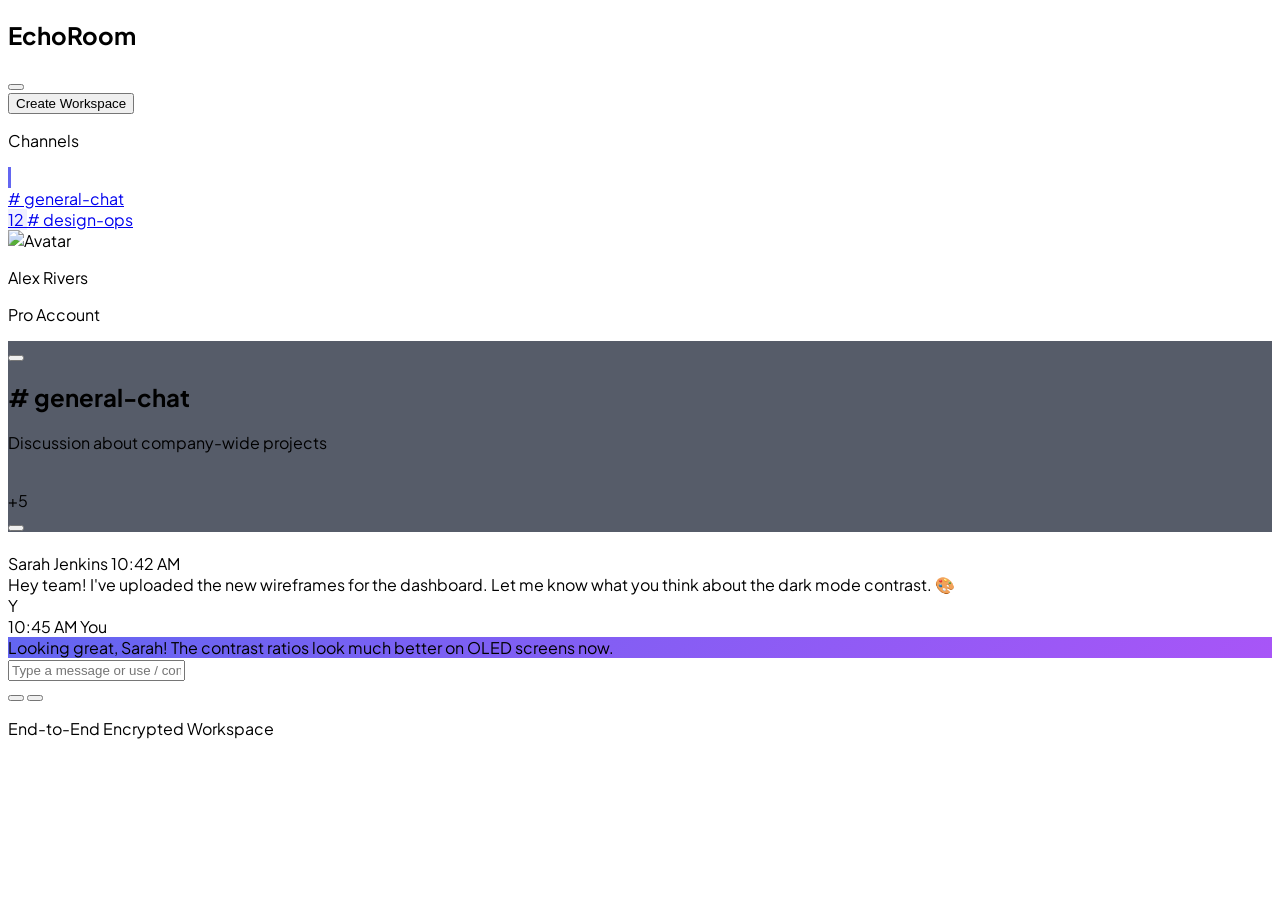
==== chat.html @ 21efde72 "feat: add chat interface and enhance styling with custom scrollbar and animations" ====
<!doctype html>
<html lang="en" class="dark">
  <head>
    <meta charset="UTF-8" />
    <meta name="viewport" content="width=device-width, initial-scale=1.0" />
    <title>EchoRoom | Premium Chat</title>
    <script src="https://cdn.tailwindcss.com"></script>
    <link rel="stylesheet" href="css/style.css" />
    <script src="https://unpkg.com/lucide@latest"></script>
    <link
      href="https://fonts.googleapis.com/css2?family=Plus+Jakarta+Sans:wght@300;400;500;600;700&display=swap"
      rel="stylesheet"
    />
    <style>
      body {
        font-family: "Plus Jakarta Sans", sans-serif;
      }
      .glass {
        background: rgba(15, 23, 42, 0.7);
        backdrop-filter: blur(12px);
      }
      .chat-bubble-me {
        background: linear-gradient(135deg, #6366f1 0%, #a855f7 100%);
      }
      .sidebar-item-active {
        background: rgba(99, 102, 241, 0.1);
        border-left: 3px solid #6366f1;
      }
      ::-webkit-scrollbar {
        width: 5px;
      }
      ::-webkit-scrollbar-thumb {
        background: #334155;
        border-radius: 10px;
      }
    </style>
  </head>
  <body class="bg-[#020617] text-slate-200 h-screen flex overflow-hidden">
    <aside
      id="sidebar"
      class="fixed inset-y-0 left-0 w-80 bg-[#0f172a] border-r border-slate-800/50 flex flex-col z-30 -translate-x-full md:translate-x-0 md:relative transition-all duration-300 ease-in-out"
    >
      <div class="p-8 flex items-center justify-between">
        <div class="flex items-center gap-3">
          <div
            class="w-10 h-10 bg-indigo-600 rounded-xl flex items-center justify-center shadow-lg shadow-indigo-500/20"
          >
            <i data-lucide="layers" class="w-6 h-6 text-white"></i>
          </div>
          <h1 class="text-xl font-bold tracking-tight text-white">
            Echo<span class="text-indigo-500">Room</span>
          </h1>
        </div>
        <button
          id="closeMenu"
          class="md:hidden p-2 hover:bg-slate-800 rounded-lg"
        >
          <i data-lucide="x" class="w-5 h-5"></i>
        </button>
      </div>

      <div class="px-6 mb-8">
        <button
          id="newRoomBtn"
          class="w-full bg-white/5 hover:bg-white/10 border border-white/10 text-white py-3 rounded-2xl font-medium flex items-center justify-center gap-2 transition-all active:scale-95"
        >
          <i data-lucide="plus" class="w-4 h-4"></i>
          Create Workspace
        </button>
      </div>

      <div class="flex-1 overflow-y-auto px-4 custom-scrollbar">
        <p
          class="text-[11px] font-bold text-slate-500 px-4 mb-4 uppercase tracking-[0.2em]"
        >
          Channels
        </p>
        <nav class="space-y-1">
          <a
            href="#"
            class="sidebar-item-active group flex items-center justify-between px-4 py-3 rounded-xl text-slate-200 transition-all"
          >
            <div class="flex items-center gap-3">
              <span class="text-indigo-400 font-semibold">#</span>
              <span class="font-medium">general-chat</span>
            </div>
            <span
              class="bg-indigo-500 text-[10px] px-2 py-0.5 rounded-full text-white"
              >12</span
            >
          </a>
          <a
            href="#"
            class="group flex items-center gap-3 px-4 py-3 rounded-xl text-slate-400 hover:bg-slate-800/50 hover:text-slate-100 transition-all"
          >
            <span
              class="text-slate-600 group-hover:text-slate-400 font-semibold"
              >#</span
            >
            <span class="font-medium">design-ops</span>
          </a>
        </nav>
      </div>

      <div
        class="p-6 border-t border-slate-800/50 bg-[#0f172a]/80 backdrop-blur-sm"
      >
        <div
          class="flex items-center gap-4 p-2 rounded-2xl hover:bg-slate-800/40 transition-colors cursor-pointer group"
        >
          <div class="relative">
            <img
              src="https://ui-avatars.com/api/?name=User&background=6366f1&color=fff"
              class="w-10 h-10 rounded-xl object-cover ring-2 ring-indigo-500/20"
              alt="Avatar"
            />
            <div
              class="absolute -bottom-1 -right-1 w-4 h-4 bg-emerald-500 border-4 border-[#0f172a] rounded-full"
            ></div>
          </div>
          <div class="flex-1 min-w-0">
            <p class="text-sm font-bold text-white truncate">Alex Rivers</p>
            <p class="text-xs text-slate-500 truncate">Pro Account</p>
          </div>
          <i
            data-lucide="settings"
            class="w-4 h-4 text-slate-500 group-hover:rotate-90 transition-transform"
          ></i>
        </div>
      </div>
    </aside>

    <main class="flex-1 flex flex-col min-w-0 relative bg-[#020617]">
      <header
        class="h-20 glass border-b border-slate-800/50 px-8 flex items-center justify-between sticky top-0 z-20"
      >
        <div class="flex items-center gap-4">
          <button
            id="menuBtn"
            class="md:hidden p-2 text-slate-400 hover:bg-slate-800 rounded-lg"
          >
            <i data-lucide="menu" class="w-6 h-6"></i>
          </button>
          <div>
            <h2
              id="currentRoomName"
              class="font-bold text-lg text-white flex items-center gap-2"
            >
              <span class="text-indigo-500">#</span> general-chat
            </h2>
            <p class="text-xs text-slate-500 font-medium">
              Discussion about company-wide projects
            </p>
          </div>
        </div>

        <div class="flex items-center gap-4">
          <div class="hidden sm:flex -space-x-2">
            <img
              class="w-8 h-8 rounded-full border-2 border-[#020617]"
              src="https://i.pravatar.cc/100?u=1"
              alt=""
            />
            <img
              class="w-8 h-8 rounded-full border-2 border-[#020617]"
              src="https://i.pravatar.cc/100?u=2"
              alt=""
            />
            <div
              class="w-8 h-8 rounded-full border-2 border-[#020617] bg-slate-800 flex items-center justify-center text-[10px] font-bold text-slate-400"
            >
              +5
            </div>
          </div>
          <div class="h-8 w-[1px] bg-slate-800 mx-2"></div>
          <button class="p-2 text-slate-400 hover:text-white transition-colors">
            <i data-lucide="search" class="w-5 h-5"></i>
          </button>
        </div>
      </header>

      <div id="messages" class="flex-1 p-8 overflow-y-auto space-y-8">
        <div
          class="flex items-start gap-4 max-w-3xl animate-in fade-in slide-in-from-bottom-4 duration-500"
        >
          <img
            src="https://i.pravatar.cc/100?u=3"
            class="w-10 h-10 rounded-2xl"
            alt=""
          />
          <div class="space-y-1">
            <div class="flex items-center gap-3">
              <span class="text-sm font-bold text-white">Sarah Jenkins</span>
              <span
                class="text-[10px] text-slate-500 uppercase font-bold tracking-tighter"
                >10:42 AM</span
              >
            </div>
            <div
              class="bg-slate-900 border border-slate-800 p-4 rounded-2xl rounded-tl-none shadow-sm text-slate-300 leading-relaxed"
            >
              Hey team! I've uploaded the new wireframes for the dashboard. Let
              me know what you think about the dark mode contrast. 🎨
            </div>
          </div>
        </div>

        <div
          class="flex items-start gap-4 max-w-3xl ml-auto flex-row-reverse animate-in fade-in slide-in-from-bottom-4 duration-500"
        >
          <div
            class="w-10 h-10 rounded-2xl bg-indigo-600 flex items-center justify-center font-bold text-white"
          >
            Y
          </div>
          <div class="space-y-1 text-right">
            <div class="flex items-center gap-3 justify-end">
              <span
                class="text-[10px] text-slate-500 uppercase font-bold tracking-tighter"
                >10:45 AM</span
              >
              <span class="text-sm font-bold text-white">You</span>
            </div>
            <div
              class="chat-bubble-me p-4 rounded-2xl rounded-tr-none shadow-lg shadow-indigo-500/10 text-white leading-relaxed"
            >
              Looking great, Sarah! The contrast ratios look much better on OLED
              screens now.
            </div>
          </div>
        </div>
      </div>

      <footer
        class="p-6 bg-gradient-to-t from-[#020617] via-[#020617] to-transparent"
      >
        <div class="max-w-5xl mx-auto relative group">
          <div
            class="absolute inset-y-0 left-5 flex items-center text-slate-500 group-focus-within:text-indigo-400 transition-colors"
          >
            <i data-lucide="command" class="w-5 h-5"></i>
          </div>
          <input
            type="text"
            id="messageInput"
            class="w-full bg-slate-900/50 border border-slate-800 rounded-2xl pl-14 pr-20 py-5 focus:outline-none focus:border-indigo-500 focus:ring-4 focus:ring-indigo-500/10 transition-all placeholder-slate-600 text-slate-200 shadow-2xl"
            placeholder="Type a message or use / commands..."
          />
          <div class="absolute inset-y-2 right-2 flex items-center gap-2">
            <button
              class="p-2 text-slate-500 hover:text-slate-300 hidden sm:block"
            >
              <i data-lucide="smile" class="w-5 h-5"></i>
            </button>
            <button
              id="sendBtn"
              class="bg-indigo-600 hover:bg-indigo-500 text-white p-3 rounded-xl shadow-lg shadow-indigo-600/20 transition-all active:scale-95"
            >
              <i data-lucide="send-horizontal" class="w-5 h-5"></i>
            </button>
          </div>
        </div>
        <p
          class="text-center text-[10px] text-slate-600 mt-4 uppercase tracking-[0.2em]"
        >
          End-to-End Encrypted Workspace
        </p>
      </footer>
    </main>

    <script>
      lucide.createIcons();

      // Basic sidebar toggle for mobile
      const menuBtn = document.getElementById("menuBtn");
      const closeMenu = document.getElementById("closeMenu");
      const sidebar = document.getElementById("sidebar");

      menuBtn.addEventListener("click", () =>
        sidebar.classList.remove("-translate-x-full"),
      );
      closeMenu.addEventListener("click", () =>
        sidebar.classList.add("-translate-x-full"),
      );
    </script>
  </body>
</html>
---- css/style.css ----
@tailwind base;
@tailwind components;
@tailwind utilities;

/* Custom Scrollbar - Only for messages area */
#messages::-webkit-scrollbar {
  width: 6px;
}

#messages::-webkit-scrollbar-track {
  background: transparent;
}

#messages::-webkit-scrollbar-thumb {
  background: #374151;
  border-radius: 10px;
}

#messages::-webkit-scrollbar-thumb:hover {
  background: #4b5563;
}

/* Room Item Styling */
.room-item {
  padding: 12px 16px;
  border-radius: 12px;
  cursor: pointer;
  transition: all 0.2s ease;
  display: flex;
  align-items: center;
  gap: 12px;
  margin-bottom: 4px;
  color: #9ca3af;
}

.room-item:hover {
  background-color: #374151;
  color: #e5e7eb;
}

.room-item.active {
  background-color: #1e40af;
  color: white;
  border: 1px solid #3b82f6;
}

/* Message Animation */
@keyframes fadeInUp {
  from {
    opacity: 0;
    transform: translateY(12px);
  }
  to {
    opacity: 1;
    transform: translateY(0);
  }
}

.message-animate {
  animation: fadeInUp 0.3s ease forwards;
}

/* Sidebar smooth transition */
#sidebar {
  transition: transform 0.3s cubic-bezier(0.32, 0.72, 0, 1);
}

/* Input focus improvement */
#messageInput:focus {
  border-color: #3b82f6;
  box-shadow: 0 0 0 3px rgba(59, 130, 246, 0.2);
}
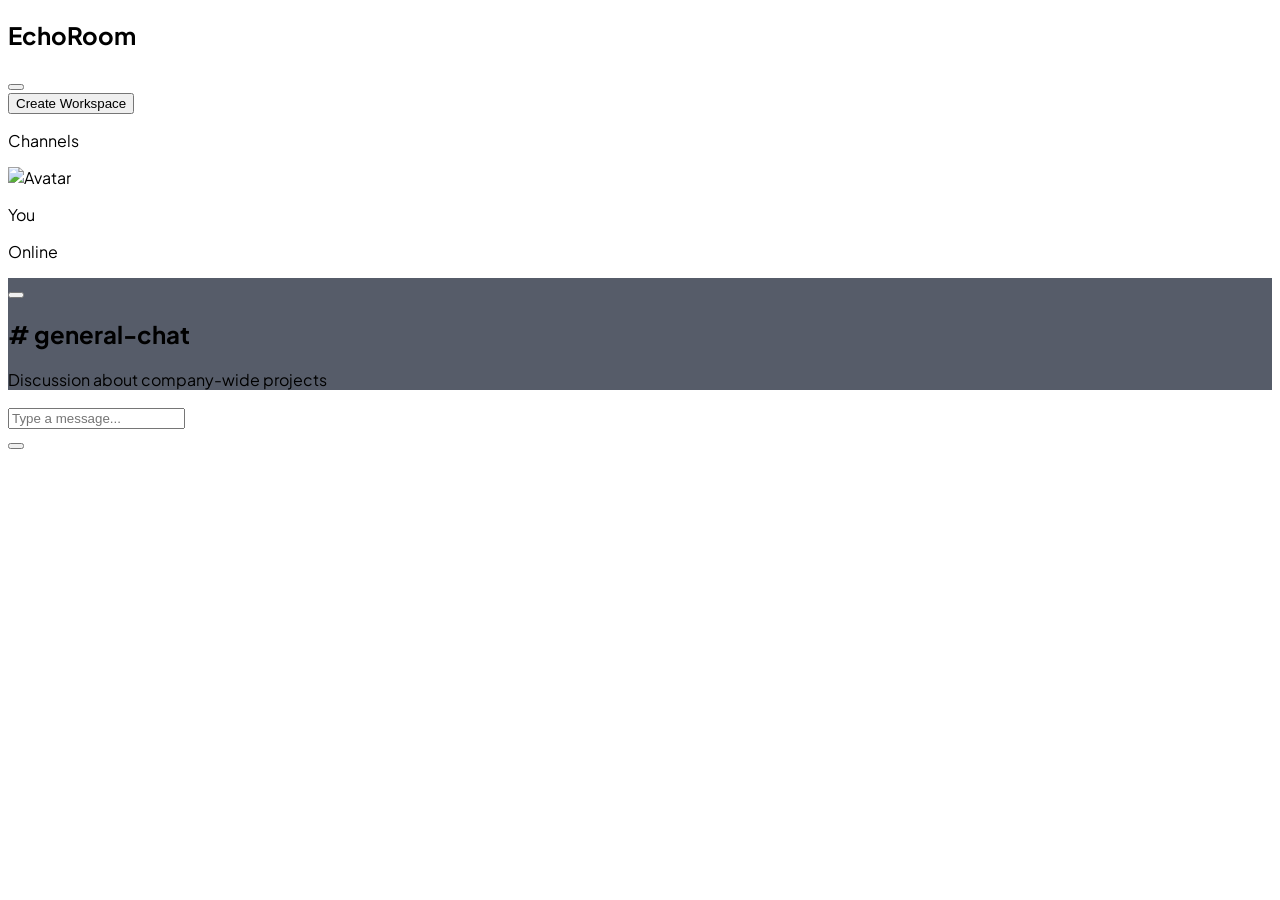
==== commit 990eef82: "feat: add chat functionality with WebSocket integration and room management" ====
--- a/chat.html
+++ b/chat.html
@@ -11,6 +11,7 @@
       href="https://fonts.googleapis.com/css2?family=Plus+Jakarta+Sans:wght@300;400;500;600;700&display=swap"
       rel="stylesheet"
     />
+
     <style>
       body {
         font-family: "Plus Jakarta Sans", sans-serif;
@@ -26,16 +27,10 @@
         background: rgba(99, 102, 241, 0.1);
         border-left: 3px solid #6366f1;
       }
-      ::-webkit-scrollbar {
-        width: 5px;
-      }
-      ::-webkit-scrollbar-thumb {
-        background: #334155;
-        border-radius: 10px;
-      }
     </style>
   </head>
   <body class="bg-[#020617] text-slate-200 h-screen flex overflow-hidden">
+    <!-- Sidebar -->
     <aside
       id="sidebar"
       class="fixed inset-y-0 left-0 w-80 bg-[#0f172a] border-r border-slate-800/50 flex flex-col z-30 -translate-x-full md:translate-x-0 md:relative transition-all duration-300 ease-in-out"
@@ -75,31 +70,7 @@
         >
           Channels
         </p>
-        <nav class="space-y-1">
-          <a
-            href="#"
-            class="sidebar-item-active group flex items-center justify-between px-4 py-3 rounded-xl text-slate-200 transition-all"
-          >
-            <div class="flex items-center gap-3">
-              <span class="text-indigo-400 font-semibold">#</span>
-              <span class="font-medium">general-chat</span>
-            </div>
-            <span
-              class="bg-indigo-500 text-[10px] px-2 py-0.5 rounded-full text-white"
-              >12</span
-            >
-          </a>
-          <a
-            href="#"
-            class="group flex items-center gap-3 px-4 py-3 rounded-xl text-slate-400 hover:bg-slate-800/50 hover:text-slate-100 transition-all"
-          >
-            <span
-              class="text-slate-600 group-hover:text-slate-400 font-semibold"
-              >#</span
-            >
-            <span class="font-medium">design-ops</span>
-          </a>
-        </nav>
+        <nav id="roomList" class="space-y-1"></nav>
       </div>
 
       <div
@@ -110,7 +81,7 @@
         >
           <div class="relative">
             <img
-              src="https://ui-avatars.com/api/?name=User&background=6366f1&color=fff"
+              src="https://ui-avatars.com/api/?name=You&background=6366f1&color=fff"
               class="w-10 h-10 rounded-xl object-cover ring-2 ring-indigo-500/20"
               alt="Avatar"
             />
@@ -119,17 +90,19 @@
             ></div>
           </div>
           <div class="flex-1 min-w-0">
-            <p class="text-sm font-bold text-white truncate">Alex Rivers</p>
-            <p class="text-xs text-slate-500 truncate">Pro Account</p>
+            <p
+              id="usernameDisplay"
+              class="text-sm font-bold text-white truncate"
+            >
+              You
+            </p>
+            <p class="text-xs text-slate-500 truncate">Online</p>
           </div>
-          <i
-            data-lucide="settings"
-            class="w-4 h-4 text-slate-500 group-hover:rotate-90 transition-transform"
-          ></i>
         </div>
       </div>
     </aside>
 
+    <!-- Main Content -->
     <main class="flex-1 flex flex-col min-w-0 relative bg-[#020617]">
       <header
         class="h-20 glass border-b border-slate-800/50 px-8 flex items-center justify-between sticky top-0 z-20"
@@ -153,83 +126,9 @@
             </p>
           </div>
         </div>
-
-        <div class="flex items-center gap-4">
-          <div class="hidden sm:flex -space-x-2">
-            <img
-              class="w-8 h-8 rounded-full border-2 border-[#020617]"
-              src="https://i.pravatar.cc/100?u=1"
-              alt=""
-            />
-            <img
-              class="w-8 h-8 rounded-full border-2 border-[#020617]"
-              src="https://i.pravatar.cc/100?u=2"
-              alt=""
-            />
-            <div
-              class="w-8 h-8 rounded-full border-2 border-[#020617] bg-slate-800 flex items-center justify-center text-[10px] font-bold text-slate-400"
-            >
-              +5
-            </div>
-          </div>
-          <div class="h-8 w-[1px] bg-slate-800 mx-2"></div>
-          <button class="p-2 text-slate-400 hover:text-white transition-colors">
-            <i data-lucide="search" class="w-5 h-5"></i>
-          </button>
-        </div>
       </header>
 
-      <div id="messages" class="flex-1 p-8 overflow-y-auto space-y-8">
-        <div
-          class="flex items-start gap-4 max-w-3xl animate-in fade-in slide-in-from-bottom-4 duration-500"
-        >
-          <img
-            src="https://i.pravatar.cc/100?u=3"
-            class="w-10 h-10 rounded-2xl"
-            alt=""
-          />
-          <div class="space-y-1">
-            <div class="flex items-center gap-3">
-              <span class="text-sm font-bold text-white">Sarah Jenkins</span>
-              <span
-                class="text-[10px] text-slate-500 uppercase font-bold tracking-tighter"
-                >10:42 AM</span
-              >
-            </div>
-            <div
-              class="bg-slate-900 border border-slate-800 p-4 rounded-2xl rounded-tl-none shadow-sm text-slate-300 leading-relaxed"
-            >
-              Hey team! I've uploaded the new wireframes for the dashboard. Let
-              me know what you think about the dark mode contrast. 🎨
-            </div>
-          </div>
-        </div>
-
-        <div
-          class="flex items-start gap-4 max-w-3xl ml-auto flex-row-reverse animate-in fade-in slide-in-from-bottom-4 duration-500"
-        >
-          <div
-            class="w-10 h-10 rounded-2xl bg-indigo-600 flex items-center justify-center font-bold text-white"
-          >
-            Y
-          </div>
-          <div class="space-y-1 text-right">
-            <div class="flex items-center gap-3 justify-end">
-              <span
-                class="text-[10px] text-slate-500 uppercase font-bold tracking-tighter"
-                >10:45 AM</span
-              >
-              <span class="text-sm font-bold text-white">You</span>
-            </div>
-            <div
-              class="chat-bubble-me p-4 rounded-2xl rounded-tr-none shadow-lg shadow-indigo-500/10 text-white leading-relaxed"
-            >
-              Looking great, Sarah! The contrast ratios look much better on OLED
-              screens now.
-            </div>
-          </div>
-        </div>
-      </div>
+      <div id="messages" class="flex-1 p-8 overflow-y-auto space-y-8"></div>
 
       <footer
         class="p-6 bg-gradient-to-t from-[#020617] via-[#020617] to-transparent"
@@ -244,14 +143,9 @@
             type="text"
             id="messageInput"
             class="w-full bg-slate-900/50 border border-slate-800 rounded-2xl pl-14 pr-20 py-5 focus:outline-none focus:border-indigo-500 focus:ring-4 focus:ring-indigo-500/10 transition-all placeholder-slate-600 text-slate-200 shadow-2xl"
-            placeholder="Type a message or use / commands..."
+            placeholder="Type a message..."
           />
           <div class="absolute inset-y-2 right-2 flex items-center gap-2">
-            <button
-              class="p-2 text-slate-500 hover:text-slate-300 hidden sm:block"
-            >
-              <i data-lucide="smile" class="w-5 h-5"></i>
-            </button>
             <button
               id="sendBtn"
               class="bg-indigo-600 hover:bg-indigo-500 text-white p-3 rounded-xl shadow-lg shadow-indigo-600/20 transition-all active:scale-95"
@@ -260,28 +154,9 @@
             </button>
           </div>
         </div>
-        <p
-          class="text-center text-[10px] text-slate-600 mt-4 uppercase tracking-[0.2em]"
-        >
-          End-to-End Encrypted Workspace
-        </p>
       </footer>
     </main>
 
-    <script>
-      lucide.createIcons();
-
-      // Basic sidebar toggle for mobile
-      const menuBtn = document.getElementById("menuBtn");
-      const closeMenu = document.getElementById("closeMenu");
-      const sidebar = document.getElementById("sidebar");
-
-      menuBtn.addEventListener("click", () =>
-        sidebar.classList.remove("-translate-x-full"),
-      );
-      closeMenu.addEventListener("click", () =>
-        sidebar.classList.add("-translate-x-full"),
-      );
-    </script>
+    <script src="js/chat.js"></script>
   </body>
 </html>
